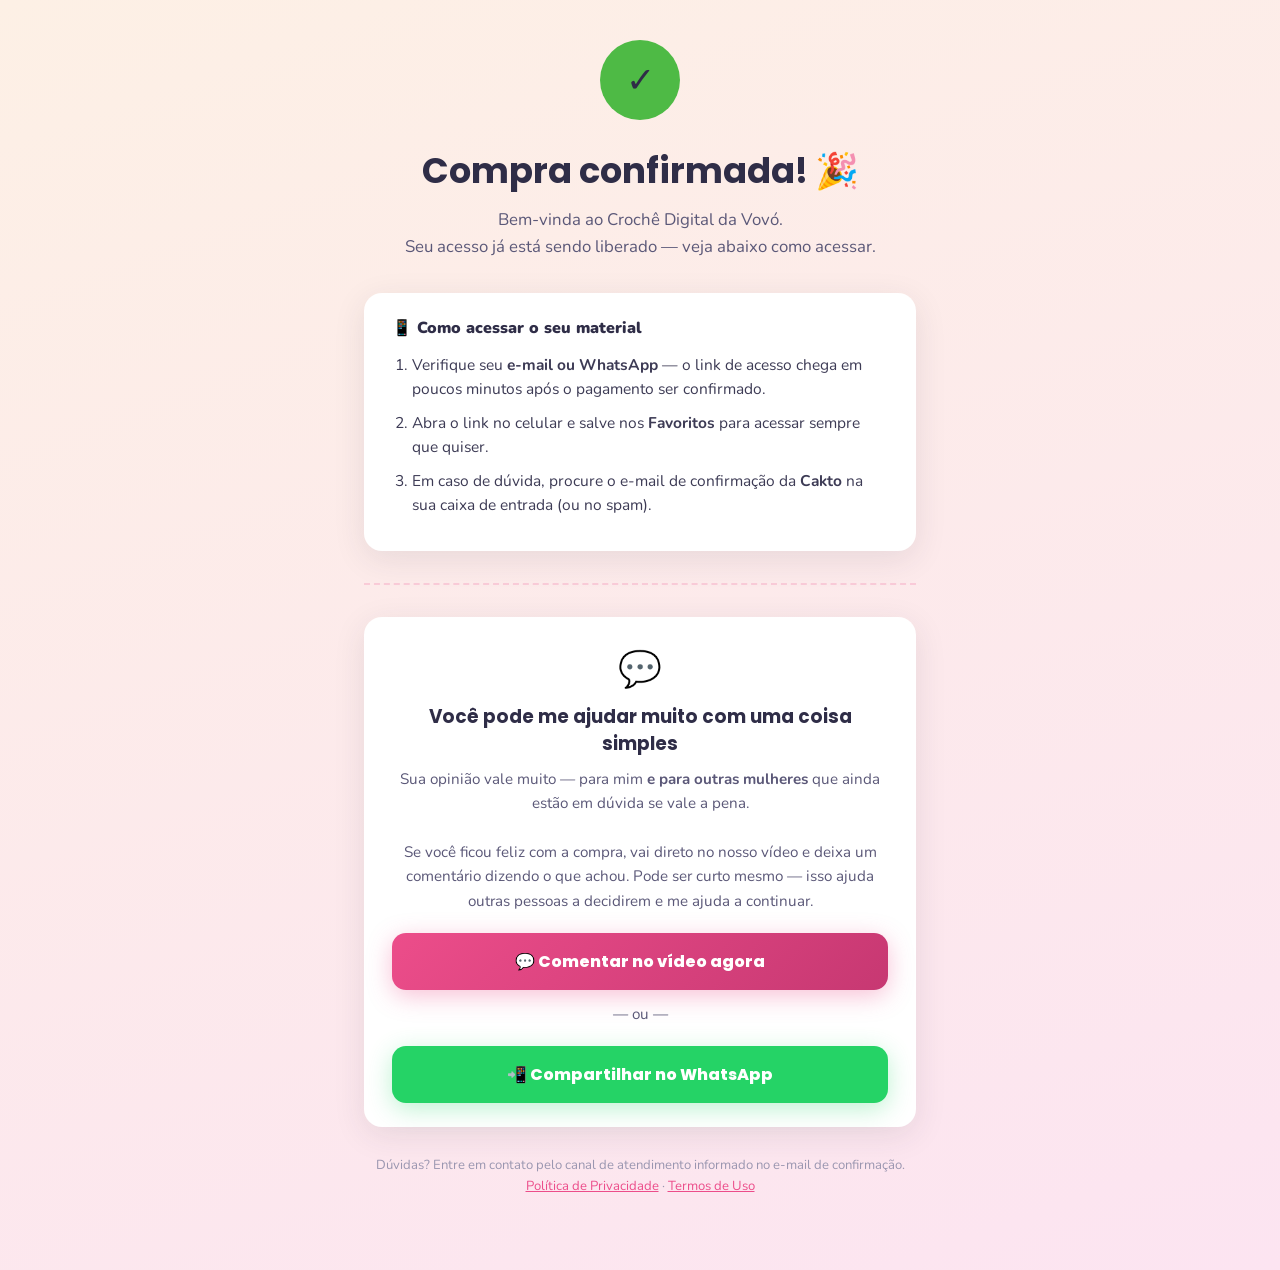
==== obrigado.html @ 3c3d8fa9 "Otimizacao completa da pagina para maxima conversao - index.html: reescrito limpo com delay 400ms an" ====
<!DOCTYPE html>
<html lang="pt-BR">
<head>
  <meta charset="UTF-8" />
  <meta name="viewport" content="width=device-width, initial-scale=1.0" />
  <meta name="robots" content="noindex" />
  <title>Compra confirmada! — Crochê Digital da Vovó</title>
  <link rel="preconnect" href="https://fonts.googleapis.com" />
  <link rel="preconnect" href="https://fonts.gstatic.com" crossorigin />
  <link href="https://fonts.googleapis.com/css2?family=Nunito:wght@400;600;700;800;900&family=Poppins:wght@700;800&display=swap" rel="stylesheet" />

  <!-- Meta Pixel -->
  <script>
  !function(f,b,e,v,n,t,s)
  {if(f.fbq)return;n=f.fbq=function(){n.callMethod?
  n.callMethod.apply(n,arguments):n.queue.push(arguments)};
  if(!f._fbq)f._fbq=n;n.push=n;n.loaded=!0;n.version='2.0';
  n.queue=[];t=b.createElement(e);t.async=!0;
  t.src=v;s=b.getElementsByTagName(e)[0];
  s.parentNode.insertBefore(t,s)}(window, document,'script',
  'https://connect.facebook.net/en_US/fbevents.js');
  fbq('init', '1389836516248571');
  fbq('track', 'PageView');
  fbq('track', 'Purchase', { value: 19.90, currency: 'BRL', content_name: 'Crochê Digital da Vovó', content_type: 'product' });
  </script>
  <noscript><img height="1" width="1" style="display:none"
  src="https://www.facebook.com/tr?id=1389836516248571&ev=Purchase&noscript=1"
  /></noscript>

  <style>
    *, *::before, *::after { box-sizing: border-box; }

    body {
      margin: 0;
      font-family: "Nunito", Arial, sans-serif;
      background: linear-gradient(160deg, #fdf0e5 0%, #fce4f1 100%);
      min-height: 100vh;
      color: #2f2d47;
    }

    .page {
      max-width: 600px;
      margin: 0 auto;
      padding: 40px 24px 60px;
      text-align: center;
    }

    .check-circle {
      width: 80px;
      height: 80px;
      background: #4eba45;
      border-radius: 50%;
      display: flex;
      align-items: center;
      justify-content: center;
      margin: 0 auto 24px;
      font-size: 2.2rem;
      animation: popIn .5s cubic-bezier(.175,.885,.32,1.275) both;
    }

    @keyframes popIn {
      from { transform: scale(0); opacity: 0; }
      to   { transform: scale(1); opacity: 1; }
    }

    h1 {
      font-family: "Poppins", "Nunito", sans-serif;
      font-size: clamp(1.6rem, 5vw, 2.2rem);
      margin: 0 0 10px;
      color: #2f2d47;
    }

    .subtitle {
      font-size: 1.05rem;
      color: #5b5878;
      margin: 0 0 32px;
      line-height: 1.6;
    }

    .access-box {
      background: #fff;
      border-radius: 18px;
      padding: 24px 28px;
      margin-bottom: 32px;
      box-shadow: 0 8px 32px rgba(47,45,71,.10);
      text-align: left;
    }

    .access-box h2 {
      font-size: 1rem;
      font-weight: 900;
      margin: 0 0 14px;
      color: #2f2d47;
      display: flex;
      align-items: center;
      gap: 8px;
    }

    .access-box ol {
      margin: 0;
      padding-left: 20px;
      color: #3d3b55;
    }

    .access-box li {
      margin-bottom: 10px;
      font-size: 0.97rem;
      line-height: 1.55;
    }

    .divider {
      border: none;
      border-top: 2px dashed rgba(236,77,138,.2);
      margin: 32px 0;
    }

    .social-ask {
      background: #fff;
      border-radius: 18px;
      padding: 28px 28px 24px;
      box-shadow: 0 8px 32px rgba(47,45,71,.10);
      margin-bottom: 24px;
    }

    .social-ask .emoji-big { font-size: 2.2rem; display: block; margin-bottom: 10px; }

    .social-ask h2 {
      font-family: "Poppins", "Nunito", sans-serif;
      font-size: 1.15rem;
      margin: 0 0 10px;
      color: #2f2d47;
    }

    .social-ask p {
      font-size: 0.95rem;
      color: #5b5878;
      line-height: 1.6;
      margin: 0 0 20px;
    }

    .btn-comment {
      display: block;
      width: 100%;
      padding: 16px 20px;
      border-radius: 14px;
      font-family: "Poppins", "Nunito", sans-serif;
      font-size: 1rem;
      font-weight: 800;
      text-decoration: none;
      text-align: center;
      transition: transform .15s, box-shadow .15s;
      cursor: pointer;
      border: none;
    }

    .btn-comment:hover { transform: translateY(-2px); }

    .btn-video {
      background: linear-gradient(135deg, #ec4d8a, #c73872);
      color: #fff;
      box-shadow: 0 6px 24px rgba(236,77,138,.35);
      margin-bottom: 12px;
    }

    .btn-whatsapp {
      background: #25d366;
      color: #fff;
      box-shadow: 0 6px 24px rgba(37,211,102,.30);
    }

    .or-divider {
      font-size: 0.82rem;
      color: #9a96b0;
      margin: 10px 0;
    }

    .footer-note {
      font-size: 0.82rem;
      color: #9a96b0;
      margin-top: 28px;
      line-height: 1.6;
    }

    .footer-note a { color: #ec4d8a; }
  </style>
</head>
<body>
  <div class="page">

    <div class="check-circle">✓</div>

    <h1>Compra confirmada! 🎉</h1>
    <p class="subtitle">Bem-vinda ao Crochê Digital da Vovó.<br>Seu acesso já está sendo liberado — veja abaixo como acessar.</p>

    <!-- Como acessar -->
    <div class="access-box">
      <h2>📱 Como acessar o seu material</h2>
      <ol>
        <li>Verifique seu <strong>e-mail ou WhatsApp</strong> — o link de acesso chega em poucos minutos após o pagamento ser confirmado.</li>
        <li>Abra o link no celular e salve nos <strong>Favoritos</strong> para acessar sempre que quiser.</li>
        <li>Em caso de dúvida, procure o e-mail de confirmação da <strong>Cakto</strong> na sua caixa de entrada (ou no spam).</li>
      </ol>
    </div>

    <hr class="divider" />

    <!-- Pedido de comentário -->
    <div class="social-ask">
      <span class="emoji-big">💬</span>
      <h2>Você pode me ajudar muito com uma coisa simples</h2>
      <p>
        Sua opinião vale muito — para mim <strong>e para outras mulheres</strong> que ainda estão em dúvida se vale a pena.<br><br>
        Se você ficou feliz com a compra, vai direto no nosso vídeo e deixa um comentário dizendo o que achou. Pode ser curto mesmo — isso ajuda outras pessoas a decidirem e me ajuda a continuar.
      </p>

      <!-- ATENÇÃO: substitua o href abaixo pelo link do seu vídeo/post no Instagram ou Facebook -->
      <a class="btn-comment btn-video" href="COLE_AQUI_O_LINK_DO_SEU_VIDEO" target="_blank" rel="noopener noreferrer">
        💬 Comentar no vídeo agora
      </a>

      <p class="or-divider">— ou —</p>

      <a class="btn-comment btn-whatsapp" id="whatsapp-share" href="#" target="_blank" rel="noopener noreferrer">
        📲 Compartilhar no WhatsApp
      </a>
    </div>

    <p class="footer-note">
      Dúvidas? Entre em contato pelo canal de atendimento informado no e-mail de confirmação.<br>
      <a href="privacidade.html">Política de Privacidade</a> · <a href="termos.html">Termos de Uso</a>
    </p>

  </div>

  <script>
    // Pré-preenche o link de compartilhamento WhatsApp dinamicamente
    var whatsappMsg = encodeURIComponent(
      "Acabei de comprar o Crochê Digital da Vovó e já tô amando! 🧶\n" +
      "Se você curte crochê, vale muito a pena. Paguei só R$19,90 e o acesso é vitalício!\n" +
      "Dá uma olhada: https://pay.cakto.com.br/pynu7jf_850468"
    );
    document.getElementById("whatsapp-share").href = "https://wa.me/?text=" + whatsappMsg;
  </script>

  <script
    src="https://cdn.utmify.com.br/scripts/utms/latest.js"
    data-utmify-prevent-xcod-sck
    data-utmify-prevent-subids
    async
    defer
  ></script>
</body>
</html>
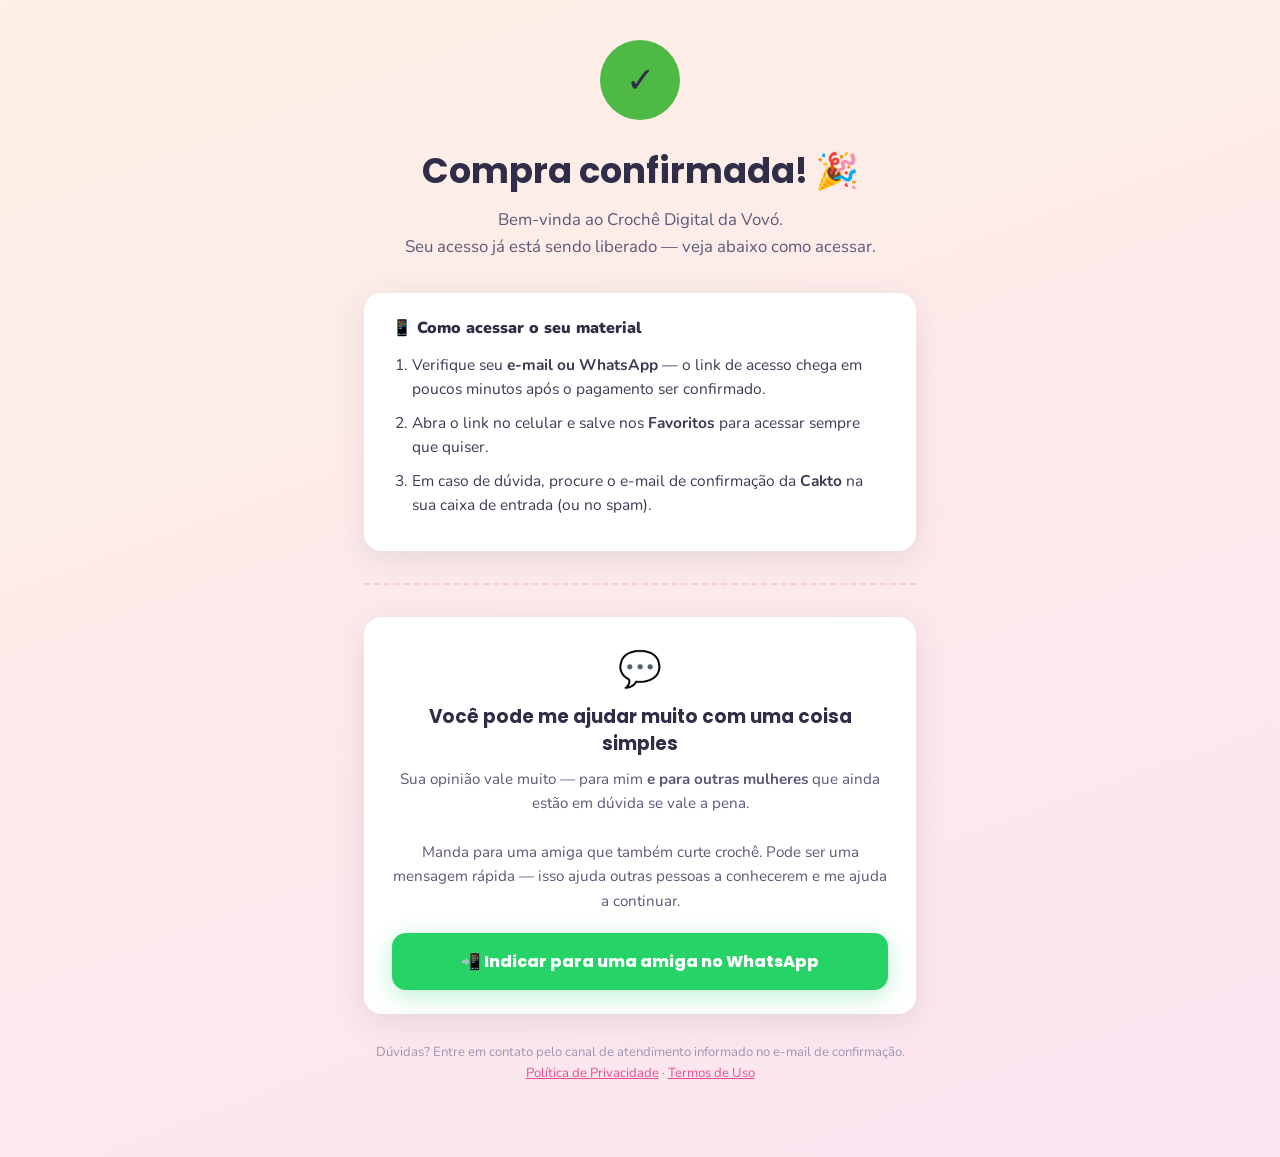
==== commit e47fb0d0: "obrigado.html: remove botao de video, mantém só WhatsApp Co-Authored-By: Claude Sonnet 4.6 <noreply@" ====
--- a/obrigado.html
+++ b/obrigado.html
@@ -210,18 +210,11 @@
       <h2>Você pode me ajudar muito com uma coisa simples</h2>
       <p>
         Sua opinião vale muito — para mim <strong>e para outras mulheres</strong> que ainda estão em dúvida se vale a pena.<br><br>
-        Se você ficou feliz com a compra, vai direto no nosso vídeo e deixa um comentário dizendo o que achou. Pode ser curto mesmo — isso ajuda outras pessoas a decidirem e me ajuda a continuar.
+        Manda para uma amiga que também curte crochê. Pode ser uma mensagem rápida — isso ajuda outras pessoas a conhecerem e me ajuda a continuar.
       </p>
 
-      <!-- ATENÇÃO: substitua o href abaixo pelo link do seu vídeo/post no Instagram ou Facebook -->
-      <a class="btn-comment btn-video" href="COLE_AQUI_O_LINK_DO_SEU_VIDEO" target="_blank" rel="noopener noreferrer">
-        💬 Comentar no vídeo agora
-      </a>
-
-      <p class="or-divider">— ou —</p>
-
       <a class="btn-comment btn-whatsapp" id="whatsapp-share" href="#" target="_blank" rel="noopener noreferrer">
-        📲 Compartilhar no WhatsApp
+        📲 Indicar para uma amiga no WhatsApp
       </a>
     </div>
 
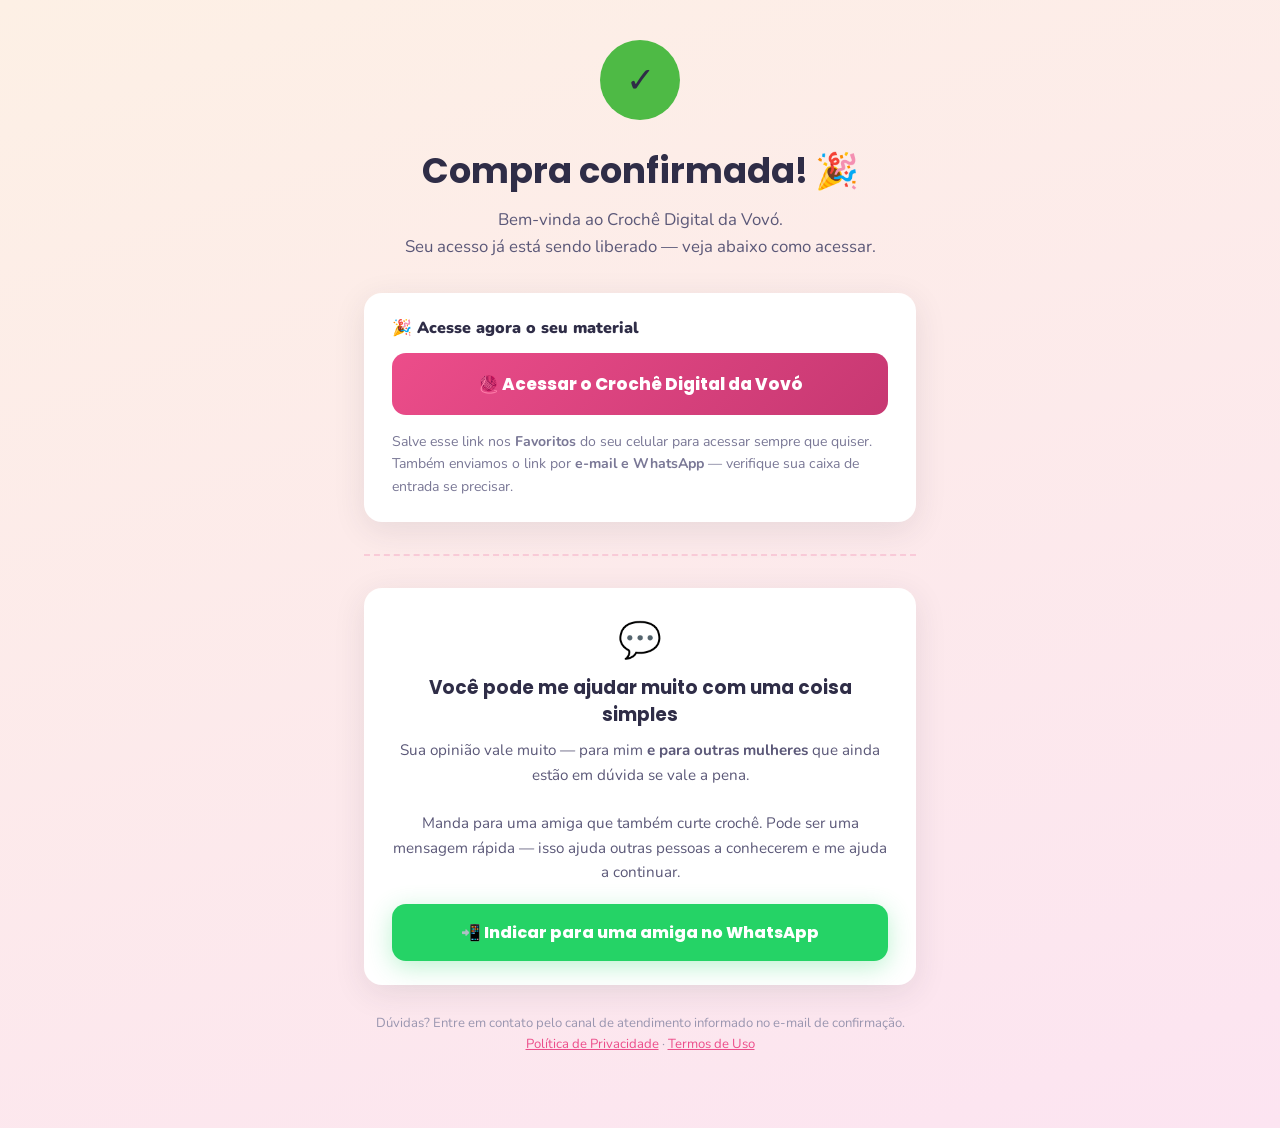
==== commit 91419e38: "obrigado.html: adiciona botao de acesso direto ao produto Co-Authored-By: Claude Sonnet 4.6 <noreply" ====
--- a/obrigado.html
+++ b/obrigado.html
@@ -192,14 +192,13 @@
     <h1>Compra confirmada! 🎉</h1>
     <p class="subtitle">Bem-vinda ao Crochê Digital da Vovó.<br>Seu acesso já está sendo liberado — veja abaixo como acessar.</p>
 
-    <!-- Como acessar -->
+    <!-- Acesso direto -->
     <div class="access-box">
-      <h2>📱 Como acessar o seu material</h2>
-      <ol>
-        <li>Verifique seu <strong>e-mail ou WhatsApp</strong> — o link de acesso chega em poucos minutos após o pagamento ser confirmado.</li>
-        <li>Abra o link no celular e salve nos <strong>Favoritos</strong> para acessar sempre que quiser.</li>
-        <li>Em caso de dúvida, procure o e-mail de confirmação da <strong>Cakto</strong> na sua caixa de entrada (ou no spam).</li>
-      </ol>
+      <h2>🎉 Acesse agora o seu material</h2>
+      <a href="https://aprendacroche1.netlify.app/" target="_blank" rel="noopener noreferrer" style="display:block;width:100%;padding:18px 20px;margin:8px 0 16px;background:linear-gradient(135deg,#ec4d8a,#c73872);color:#fff;border-radius:14px;font-family:'Poppins','Nunito',sans-serif;font-size:1.05rem;font-weight:800;text-align:center;text-decoration:none;box-sizing:border-box;">
+        🧶 Acessar o Crochê Digital da Vovó
+      </a>
+      <p style="font-size:0.88rem;color:#7a7896;margin:0;line-height:1.6;">Salve esse link nos <strong>Favoritos</strong> do seu celular para acessar sempre que quiser.<br>Também enviamos o link por <strong>e-mail e WhatsApp</strong> — verifique sua caixa de entrada se precisar.</p>
     </div>
 
     <hr class="divider" />
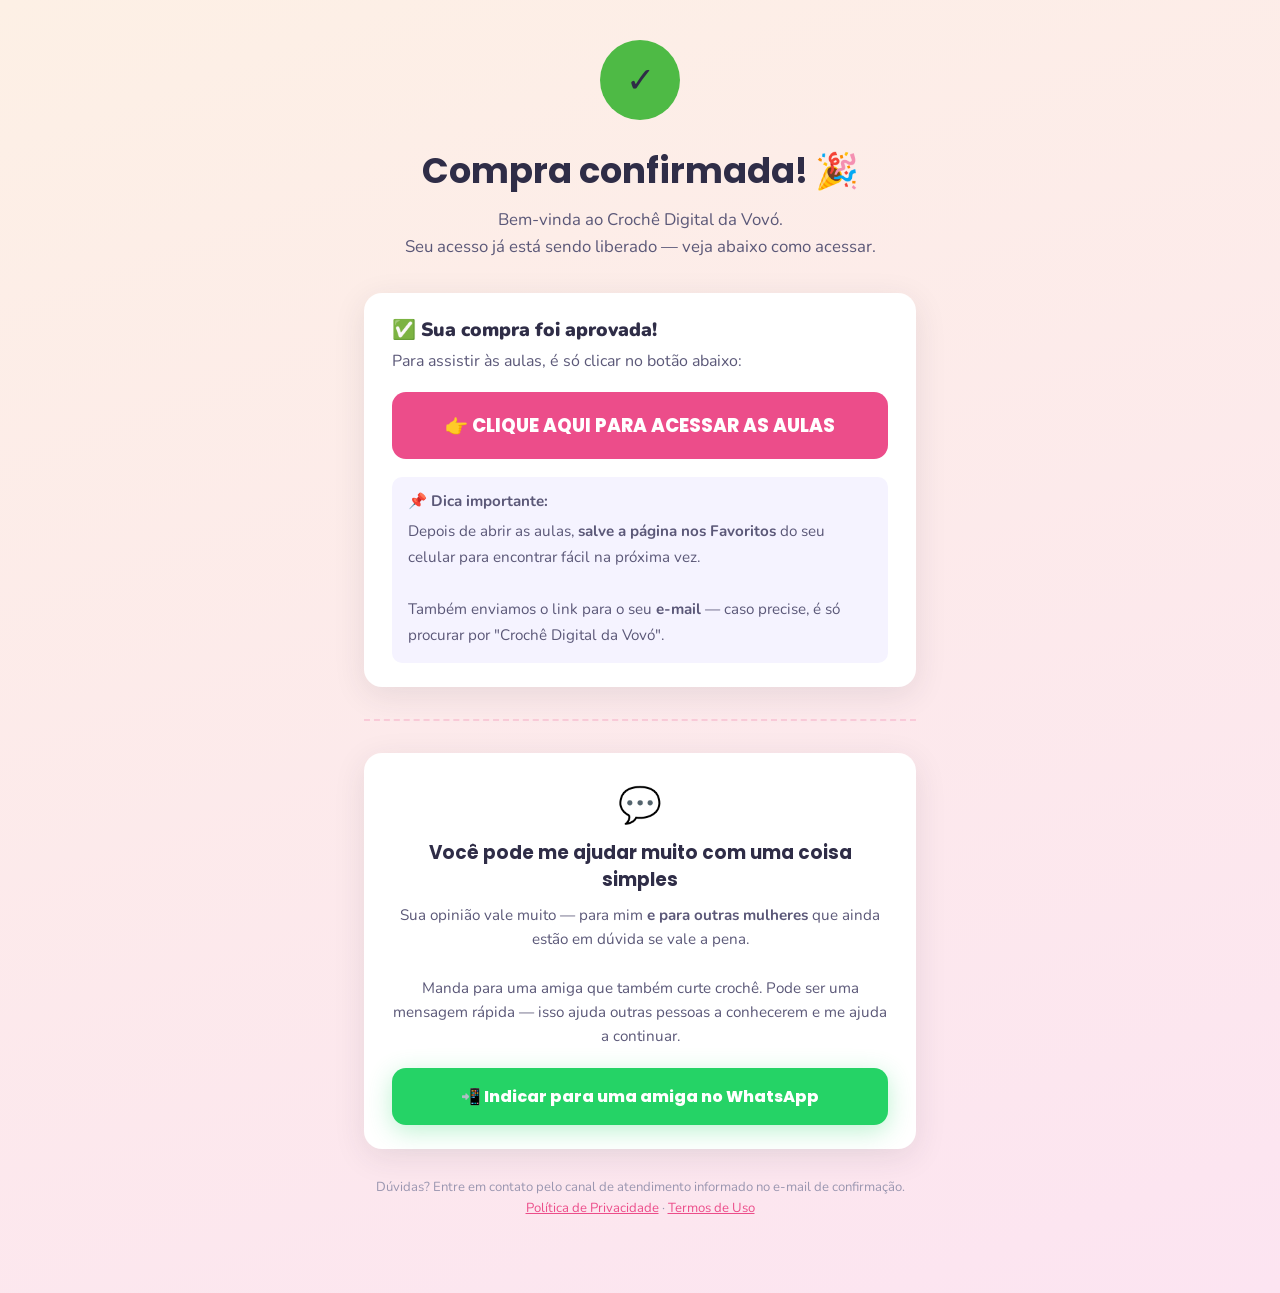
==== commit 2a11f4d3: "obrigado.html: linguagem mais simples e direta para publico mais velho Co-Authored-By: Claude Sonnet" ====
--- a/obrigado.html
+++ b/obrigado.html
@@ -194,11 +194,15 @@
 
     <!-- Acesso direto -->
     <div class="access-box">
-      <h2>🎉 Acesse agora o seu material</h2>
-      <a href="https://aprendacroche1.netlify.app/" target="_blank" rel="noopener noreferrer" style="display:block;width:100%;padding:18px 20px;margin:8px 0 16px;background:linear-gradient(135deg,#ec4d8a,#c73872);color:#fff;border-radius:14px;font-family:'Poppins','Nunito',sans-serif;font-size:1.05rem;font-weight:800;text-align:center;text-decoration:none;box-sizing:border-box;">
-        🧶 Acessar o Crochê Digital da Vovó
+      <h2 style="font-size:1.2rem;margin-bottom:6px;">✅ Sua compra foi aprovada!</h2>
+      <p style="font-size:1rem;color:#5b5878;margin:0 0 18px;line-height:1.6;">Para assistir às aulas, é só clicar no botão abaixo:</p>
+      <a href="https://aprendacroche1.netlify.app/" target="_blank" rel="noopener noreferrer" style="display:block;width:100%;padding:20px;margin-bottom:18px;background:#ec4d8a;color:#fff;border-radius:14px;font-family:'Poppins','Nunito',sans-serif;font-size:1.15rem;font-weight:800;text-align:center;text-decoration:none;box-sizing:border-box;">
+        👉 CLIQUE AQUI PARA ACESSAR AS AULAS
       </a>
-      <p style="font-size:0.88rem;color:#7a7896;margin:0;line-height:1.6;">Salve esse link nos <strong>Favoritos</strong> do seu celular para acessar sempre que quiser.<br>Também enviamos o link por <strong>e-mail e WhatsApp</strong> — verifique sua caixa de entrada se precisar.</p>
+      <div style="background:#f5f3ff;border-radius:10px;padding:14px 16px;">
+        <p style="font-size:0.95rem;color:#5b5878;margin:0 0 8px;font-weight:700;">📌 Dica importante:</p>
+        <p style="font-size:0.95rem;color:#5b5878;margin:0;line-height:1.7;">Depois de abrir as aulas, <strong>salve a página nos Favoritos</strong> do seu celular para encontrar fácil na próxima vez.<br><br>Também enviamos o link para o seu <strong>e-mail</strong> — caso precise, é só procurar por "Crochê Digital da Vovó".</p>
+      </div>
     </div>
 
     <hr class="divider" />
